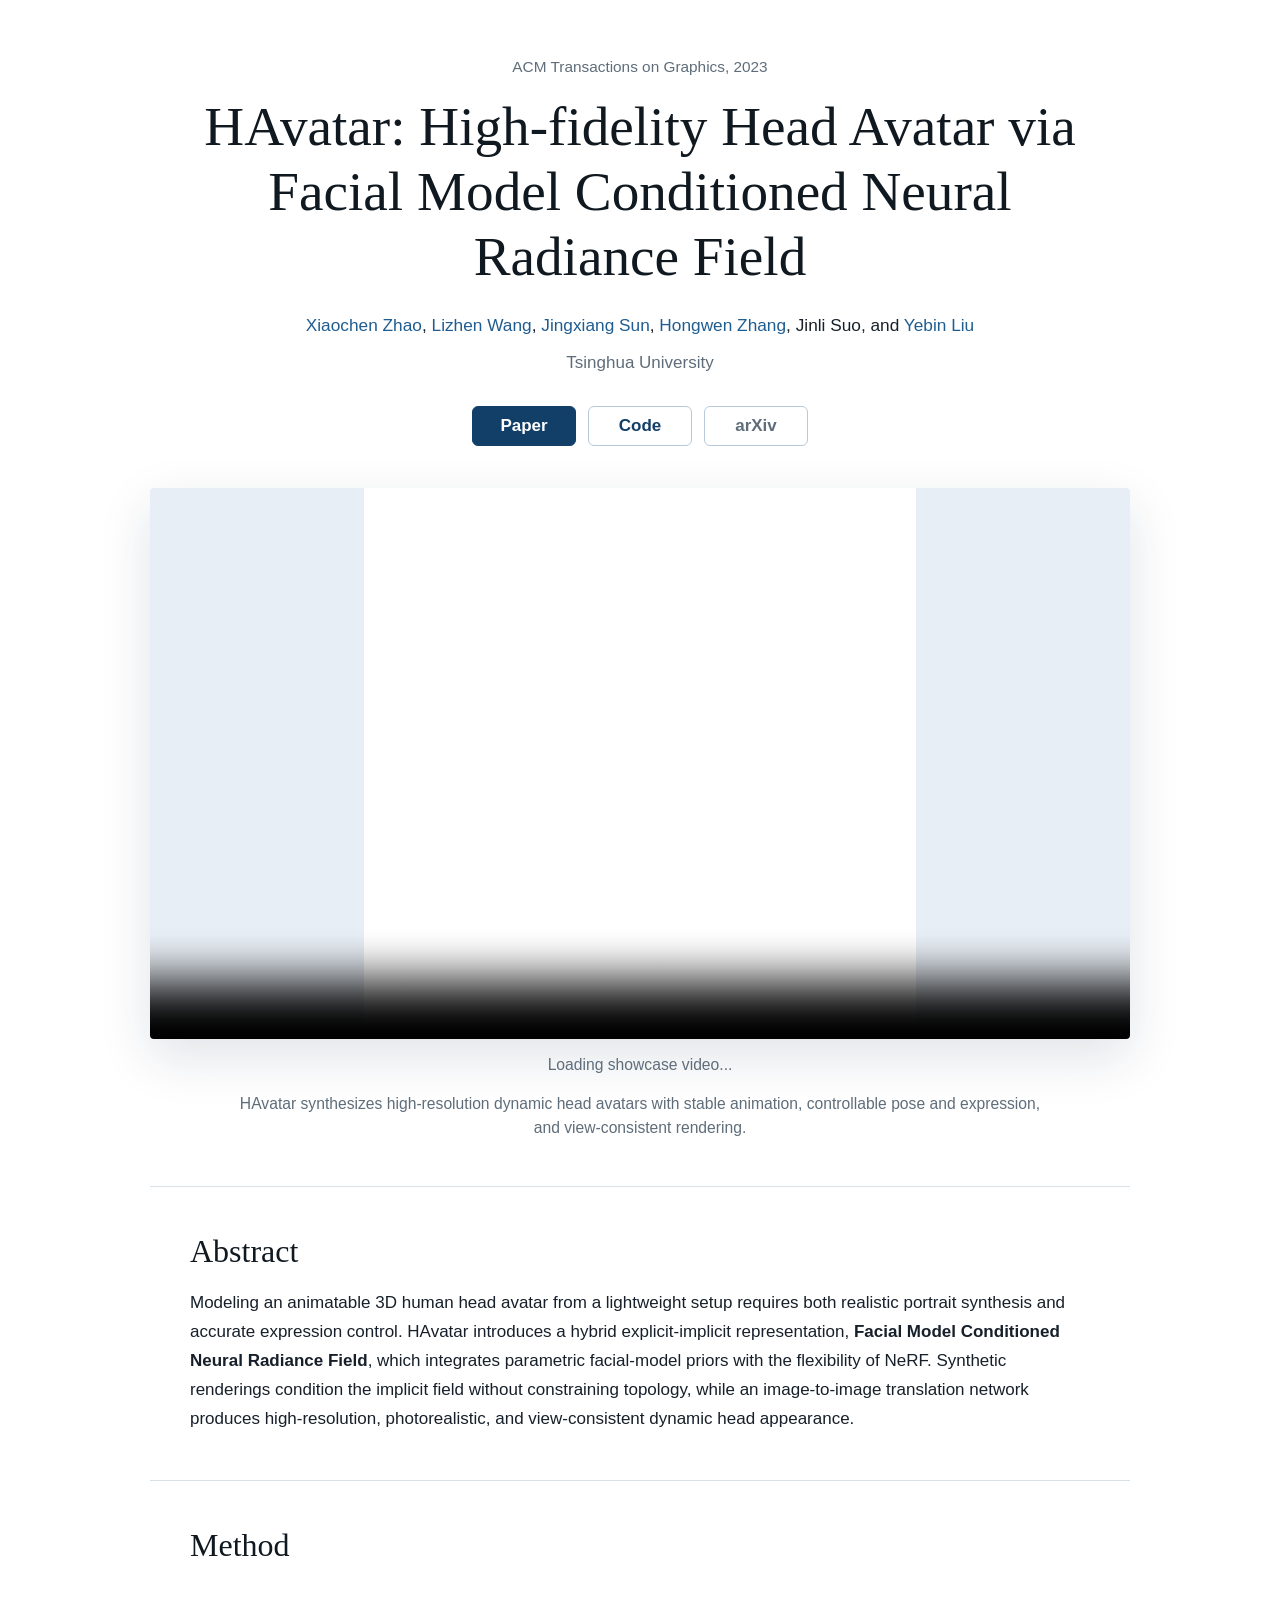
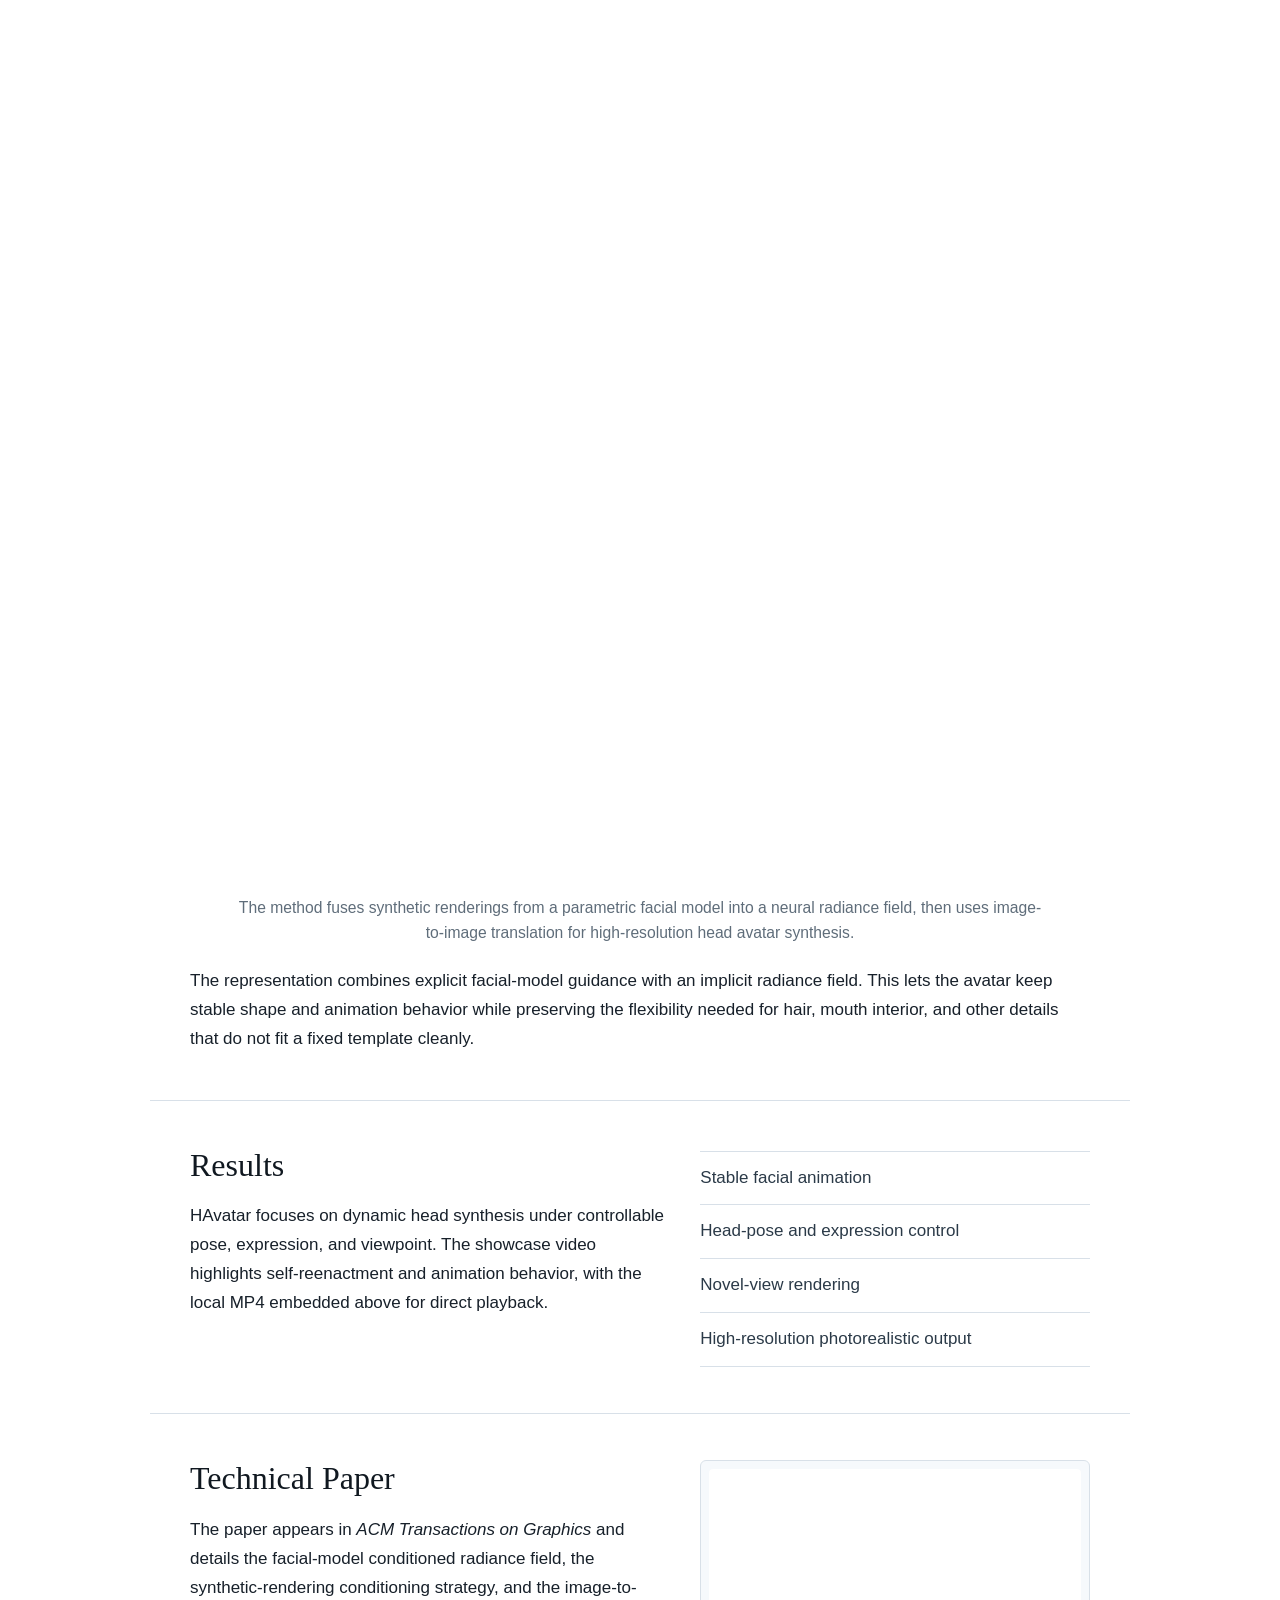
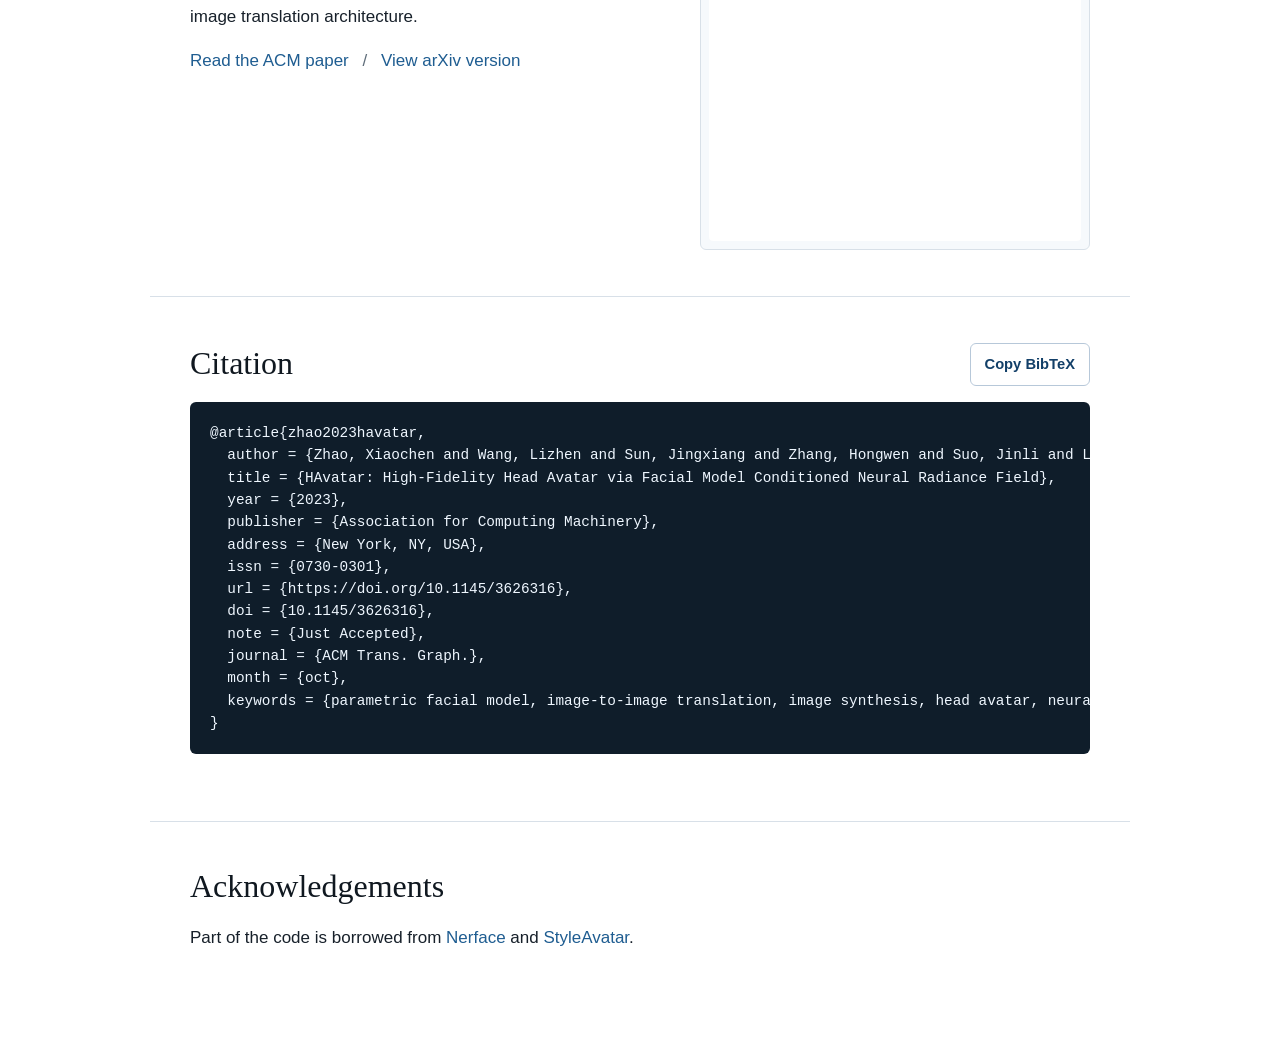
==== havatar_page/index.html @ 124a54ff "Create index.html for HAvatar project page This HTML file serves as the project page for HAvatar, de" ====
<!doctype html>
<html lang="en">
  <head>
    <meta charset="utf-8">
    <meta name="viewport" content="width=device-width, initial-scale=1">
    <title>HAvatar: High-fidelity Head Avatar via Facial Model Conditioned Neural Radiance Field</title>
    <meta
      name="description"
      content="Project page for HAvatar, an ACM Transactions on Graphics 2023 paper on high-fidelity animatable head avatars with a facial-model conditioned neural radiance field."
    >
    <meta property="og:title" content="HAvatar: High-fidelity Head Avatar">
    <meta
      property="og:description"
      content="High-fidelity dynamic head avatar synthesis with facial-model conditioned neural radiance fields."
    >
    <meta property="og:type" content="website">
    <meta property="og:url" content="https://xchenz.github.io/havatar_page/">
            <link rel="stylesheet" href="style.css">
    <link
      rel="icon"
      type="image/svg+xml"
      href="data:image/svg+xml,%3Csvg xmlns='http://www.w3.org/2000/svg' viewBox='0 0 64 64'%3E%3Crect width='64' height='64' rx='14' fill='%230f2742'/%3E%3Cpath d='M18 45V19h6v10h16V19h6v26h-6V34H24v11H18z' fill='%23fff'/%3E%3Ccircle cx='32' cy='32' r='25' fill='none' stroke='%236fa8dc' stroke-width='3'/%3E%3C/svg%3E"
    >
  </head>
  <body data-teaser-src="assets/teaser.txt">
    <main class="page-shell">
      <header class="hero" aria-labelledby="paper-title">
        <p class="venue">ACM Transactions on Graphics, 2023</p>
        <h1 id="paper-title">HAvatar: High-fidelity Head Avatar via Facial Model Conditioned Neural Radiance Field</h1>

        <p class="authors" aria-label="Authors">
          <a href="https://xiaochen-zhao.netlify.app/">Xiaochen Zhao</a>,
          <a href="https://lizhenwangt.github.io/">Lizhen Wang</a>,
          <a href="https://mrtornado24.github.io/">Jingxiang Sun</a>,
          <a href="https://hongwenzhang.github.io/">Hongwen Zhang</a>,
          Jinli Suo, and
          <a href="https://www.liuyebin.com/">Yebin Liu</a>
        </p>
        <p class="affiliation">Tsinghua University</p>

        <nav class="paper-links" aria-label="Project links">
          <a class="button primary" href="https://dl.acm.org/doi/full/10.1145/3626316">Paper</a>
          <a class="button" href="https://github.com/XChenZ/havatar">Code</a>
          <a class="button subtle" href="https://arxiv.org/abs/2309.17128">arXiv</a>
        </nav>
      </header>

      <section class="showcase" aria-labelledby="showcase-title">
        <h2 id="showcase-title" class="visually-hidden">HAvatar showcase video</h2>
        <video
          class="hero-video"
          controls
          autoplay
          muted
          loop
          playsinline
          preload="metadata"
          data-video-manifest="assets/video-parts/manifest.json"
          poster="[data-uri]" data-teaser-image
          aria-label="HAvatar showcase video demonstrating head-pose control, expression control, and novel-view rendering"
        >
          Your browser does not support embedded video playback.
        </video>
        <p class="video-status" role="status" aria-live="polite">Loading showcase video...</p>
        <p class="caption">
          HAvatar synthesizes high-resolution dynamic head avatars with stable animation, controllable pose and expression, and view-consistent rendering.
        </p>
      </section>

      <hr>

      <section class="section" aria-labelledby="abstract-title">
        <h2 id="abstract-title">Abstract</h2>
        <p>
          Modeling an animatable 3D human head avatar from a lightweight setup requires both realistic portrait synthesis and accurate expression control. HAvatar introduces a hybrid explicit-implicit representation, <strong>Facial Model Conditioned Neural Radiance Field</strong>, which integrates parametric facial-model priors with the flexibility of NeRF. Synthetic renderings condition the implicit field without constraining topology, while an image-to-image translation network produces high-resolution, photorealistic, and view-consistent dynamic head appearance.
        </p>
      </section>

      <hr>

      <section class="section" aria-labelledby="method-title">
        <h2 id="method-title">Method</h2>
        <figure>
          <a href="[data-uri]" data-teaser-link>
            <img
              src="[data-uri]" data-teaser-image
              alt="Overview figure for HAvatar showing facial model conditioning and neural rendering results"
              width="1280"
              height="605"
              loading="lazy"
            >
          </a>
          <figcaption>
            The method fuses synthetic renderings from a parametric facial model into a neural radiance field, then uses image-to-image translation for high-resolution head avatar synthesis.
          </figcaption>
        </figure>
        <p>
          The representation combines explicit facial-model guidance with an implicit radiance field. This lets the avatar keep stable shape and animation behavior while preserving the flexibility needed for hair, mouth interior, and other details that do not fit a fixed template cleanly.
        </p>
      </section>

      <hr>

      <section class="section two-column" aria-labelledby="results-title">
        <div>
          <h2 id="results-title">Results</h2>
          <p>
            HAvatar focuses on dynamic head synthesis under controllable pose, expression, and viewpoint. The showcase video highlights self-reenactment and animation behavior, with the local MP4 embedded above for direct playback.
          </p>
        </div>
        <ul class="result-list" aria-label="Result capabilities">
          <li>Stable facial animation</li>
          <li>Head-pose and expression control</li>
          <li>Novel-view rendering</li>
          <li>High-resolution photorealistic output</li>
        </ul>
      </section>

      <hr>

      <section class="section paper-section" aria-labelledby="technical-paper-title">
        <div>
          <h2 id="technical-paper-title">Technical Paper</h2>
          <p>
            The paper appears in <em>ACM Transactions on Graphics</em> and details the facial-model conditioned radiance field, the synthetic-rendering conditioning strategy, and the image-to-image translation architecture.
          </p>
          <p class="inline-links">
            <a href="https://dl.acm.org/doi/full/10.1145/3626316">Read the ACM paper</a>
            <span aria-hidden="true">/</span>
            <a href="https://arxiv.org/abs/2309.17128">View arXiv version</a>
          </p>
        </div>
        <a class="paper-thumb" href="https://dl.acm.org/doi/full/10.1145/3626316" aria-label="Open the HAvatar paper">
          <img
            src="[data-uri]" data-teaser-image
            alt="Thumbnail for the HAvatar technical paper"
            width="1280"
            height="605"
            loading="lazy"
          >
        </a>
      </section>

      <hr>

      <section class="section citation-section" aria-labelledby="citation-title">
        <div class="section-heading">
          <h2 id="citation-title">Citation</h2>
          <button class="copy-button" type="button" data-copy-target="bibtex">Copy BibTeX</button>
        </div>
        <pre id="bibtex" tabindex="0"><code>@article{zhao2023havatar,
  author = {Zhao, Xiaochen and Wang, Lizhen and Sun, Jingxiang and Zhang, Hongwen and Suo, Jinli and Liu, Yebin},
  title = {HAvatar: High-Fidelity Head Avatar via Facial Model Conditioned Neural Radiance Field},
  year = {2023},
  publisher = {Association for Computing Machinery},
  address = {New York, NY, USA},
  issn = {0730-0301},
  url = {https://doi.org/10.1145/3626316},
  doi = {10.1145/3626316},
  note = {Just Accepted},
  journal = {ACM Trans. Graph.},
  month = {oct},
  keywords = {parametric facial model, image-to-image translation, image synthesis, head avatar, neural radiance field}
}</code></pre>
        <p class="copy-status" role="status" aria-live="polite"></p>
      </section>

      <hr>

      <section class="section" aria-labelledby="acknowledgements-title">
        <h2 id="acknowledgements-title">Acknowledgements</h2>
        <p>
          Part of the code is borrowed from <a href="https://github.com/gafniguy/4D-Facial-Avatars">Nerface</a> and <a href="https://github.com/LizhenWangT/StyleAvatar">StyleAvatar</a>.
        </p>
      </section>
    </main>

    <script src="script.js"></script>
  </body>
</html>
---- havatar_page/style.css ----
:root {
  color-scheme: light;
  --text: #17202a;
  --muted: #5f6d7a;
  --line: #d8e0e8;
  --link: #1f5d91;
  --link-strong: #123f68;
  --surface: #f6f9fc;
  --code: #0f1d2a;
  --shadow: 0 18px 52px rgba(15, 39, 66, 0.13);
  font-family: "Helvetica Neue", Arial, sans-serif;
}

* {
  box-sizing: border-box;
}

html {
  background: #fff;
  color: var(--text);
  scroll-behavior: smooth;
}

body {
  margin: 0;
  font-size: 17px;
  line-height: 1.7;
}

a {
  color: var(--link);
  text-decoration: none;
}

a:hover,
a:focus-visible {
  color: var(--link-strong);
  text-decoration: underline;
}

a:focus-visible,
button:focus-visible,
pre:focus-visible,
video:focus-visible {
  outline: 3px solid rgba(31, 93, 145, 0.28);
  outline-offset: 4px;
}

.page-shell {
  width: min(100% - 36px, 980px);
  margin: 0 auto;
  padding: 54px 0 70px;
}

.hero {
  text-align: center;
}

.venue {
  margin: 0 0 14px;
  color: var(--muted);
  font-size: 0.96rem;
}

h1,
h2 {
  font-family: Georgia, "Times New Roman", serif;
  font-weight: 500;
  line-height: 1.18;
  color: #101820;
}

h1 {
  max-width: 920px;
  margin: 0 auto 22px;
  font-size: clamp(2.15rem, 6vw, 3.45rem);
}

h2 {
  margin: 0 0 18px;
  font-size: clamp(1.45rem, 3vw, 2rem);
}

.authors {
  max-width: 780px;
  margin: 0 auto 8px;
  font-size: 1.08rem;
}

.affiliation {
  margin: 0;
  color: var(--muted);
}

.paper-links {
  display: flex;
  flex-wrap: wrap;
  justify-content: center;
  gap: 12px;
  margin-top: 28px;
}

.button {
  min-width: 104px;
  border: 1px solid #b7c8d9;
  border-radius: 6px;
  padding: 9px 18px;
  background: #fff;
  color: var(--link-strong);
  font-weight: 600;
  line-height: 1.2;
  text-align: center;
}

.button:hover,
.button:focus-visible {
  background: #edf5fb;
  text-decoration: none;
}

.button.primary {
  border-color: var(--link-strong);
  background: var(--link-strong);
  color: #fff;
}

.button.primary:hover,
.button.primary:focus-visible {
  background: #0c3153;
}

.button.subtle {
  color: var(--muted);
}

.showcase {
  margin: 42px 0 0;
}

.hero-video,
figure img,
.paper-thumb img {
  display: block;
  width: 100%;
  height: auto;
  border-radius: 4px;
  background: #e8eef5;
}

.hero-video {
  aspect-ratio: 16 / 9;
  object-fit: contain;
  box-shadow: var(--shadow);
}

.caption,
.video-status,
figcaption {
  max-width: 820px;
  margin: 14px auto 0;
  color: var(--muted);
  font-size: 0.98rem;
  line-height: 1.55;
  text-align: center;
}

.video-status:empty {
  display: none;
}

hr {
  border: 0;
  border-top: 1px solid var(--line);
  margin: 46px 0;
}

.section {
  max-width: 900px;
  margin: 0 auto;
}

.section p {
  margin: 0 0 16px;
}

figure {
  margin: 0 0 22px;
}

.two-column,
.paper-section {
  display: grid;
  grid-template-columns: minmax(0, 1.1fr) minmax(260px, 0.9fr);
  gap: 34px;
  align-items: start;
}

.result-list {
  margin: 4px 0 0;
  padding: 0;
  list-style: none;
  border-top: 1px solid var(--line);
}

.result-list li {
  padding: 12px 0;
  border-bottom: 1px solid var(--line);
  color: #2b3a48;
}

.paper-thumb {
  display: block;
  border: 1px solid var(--line);
  border-radius: 6px;
  padding: 8px;
  background: var(--surface);
}

.paper-thumb:hover,
.paper-thumb:focus-visible {
  border-color: #97b4ce;
}

.inline-links {
  color: var(--muted);
}

.inline-links span {
  margin: 0 9px;
}

.section-heading {
  display: flex;
  align-items: center;
  justify-content: space-between;
  gap: 18px;
  margin-bottom: 16px;
}

.section-heading h2 {
  margin: 0;
}

.copy-button {
  border: 1px solid #b7c8d9;
  border-radius: 6px;
  padding: 8px 14px;
  background: #fff;
  color: var(--link-strong);
  font: inherit;
  font-size: 0.92rem;
  font-weight: 600;
  cursor: pointer;
}

.copy-button:hover {
  background: #edf5fb;
}

pre {
  margin: 0;
  overflow-x: auto;
  border-radius: 6px;
  padding: 20px;
  background: var(--code);
  color: #eff7ff;
  font-size: 0.9rem;
  line-height: 1.55;
  white-space: pre;
}

.copy-status {
  min-height: 1.4em;
  margin-top: 10px;
  color: var(--muted);
  font-size: 0.92rem;
}

.visually-hidden {
  position: absolute;
  width: 1px;
  height: 1px;
  overflow: hidden;
  clip: rect(0 0 0 0);
  white-space: nowrap;
}

@media (max-width: 760px) {
  .page-shell {
    width: min(100% - 28px, 980px);
    padding-top: 34px;
  }

  body {
    font-size: 16px;
  }

  h1 {
    font-size: clamp(1.78rem, 10vw, 2.4rem);
  }

  .paper-links {
    display: grid;
    grid-template-columns: 1fr;
    gap: 10px;
  }

  .button {
    width: 100%;
  }

  .two-column,
  .paper-section {
    grid-template-columns: 1fr;
    gap: 22px;
  }

  .section-heading {
    align-items: flex-start;
    flex-direction: column;
  }

  pre {
    padding: 16px;
    font-size: 0.78rem;
  }
}

@media (prefers-reduced-motion: reduce) {
  html {
    scroll-behavior: auto;
  }

  .hero-video {
    box-shadow: none;
  }
}
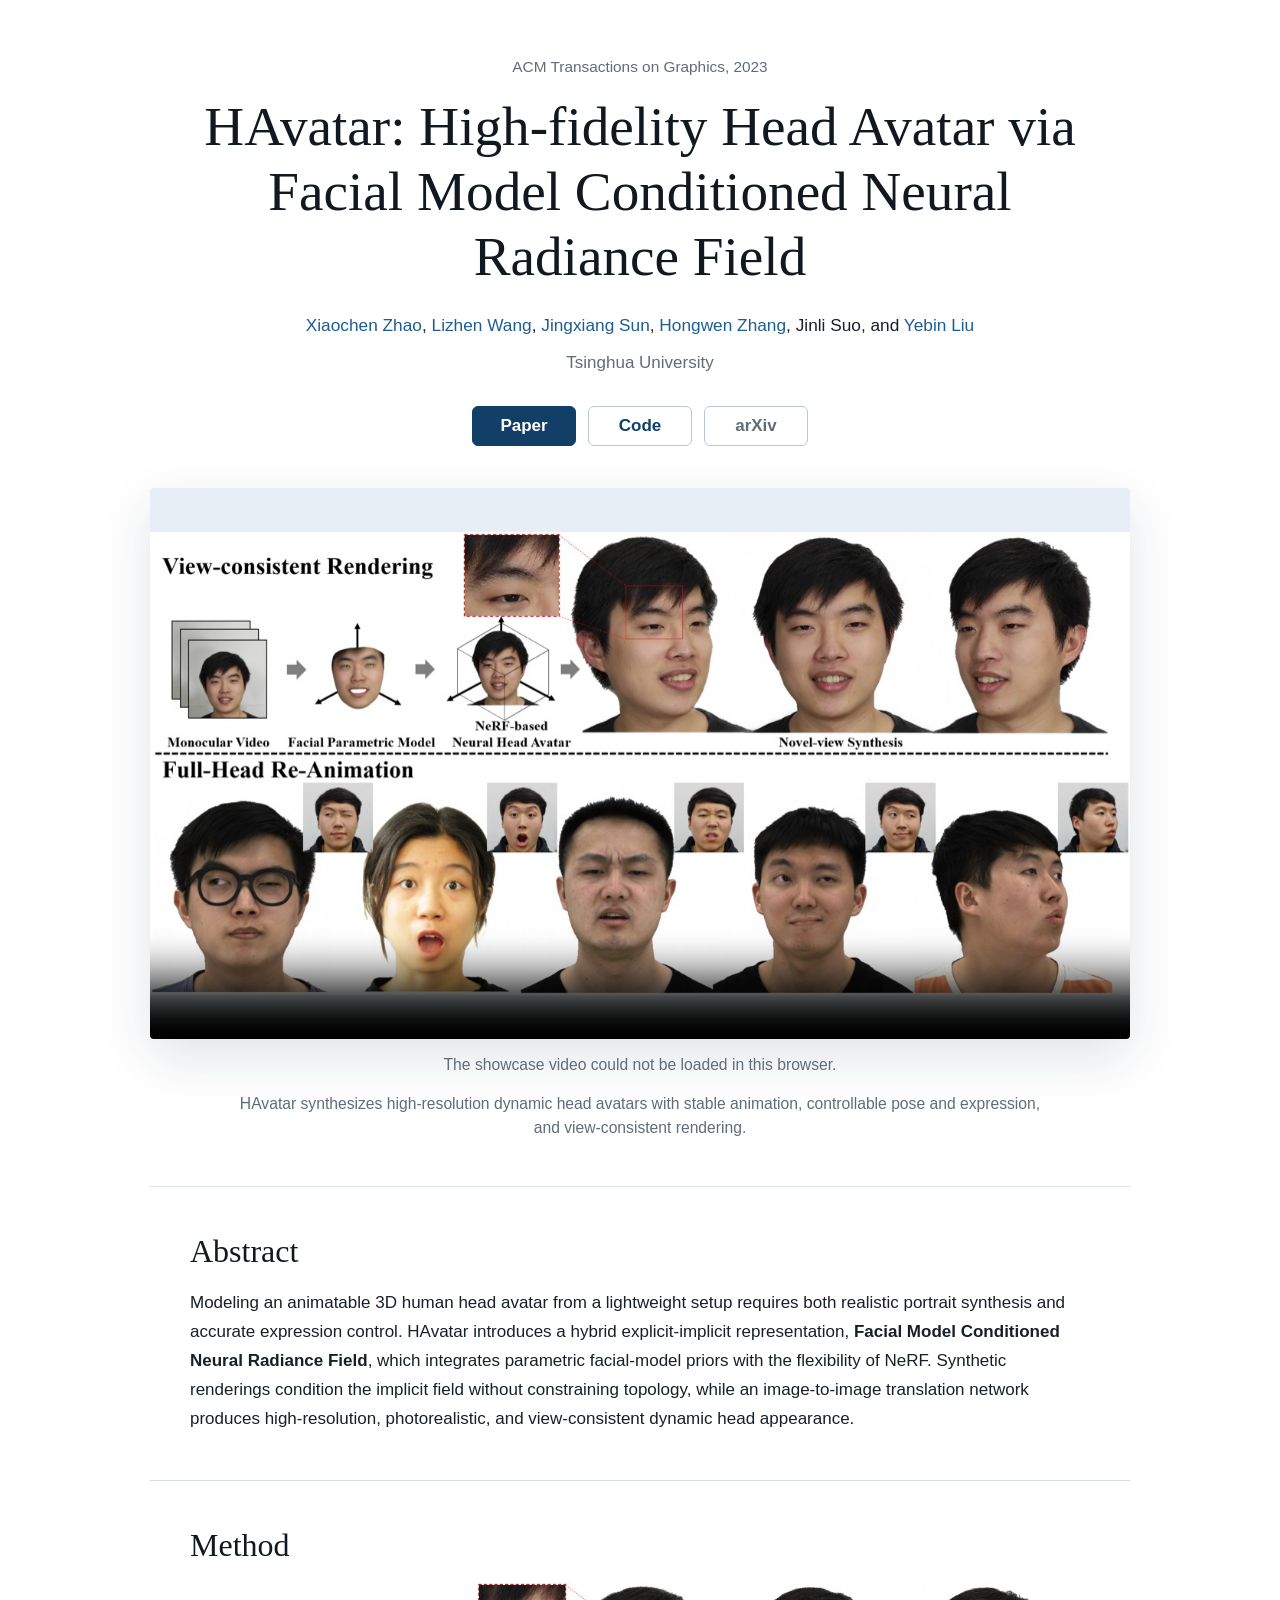
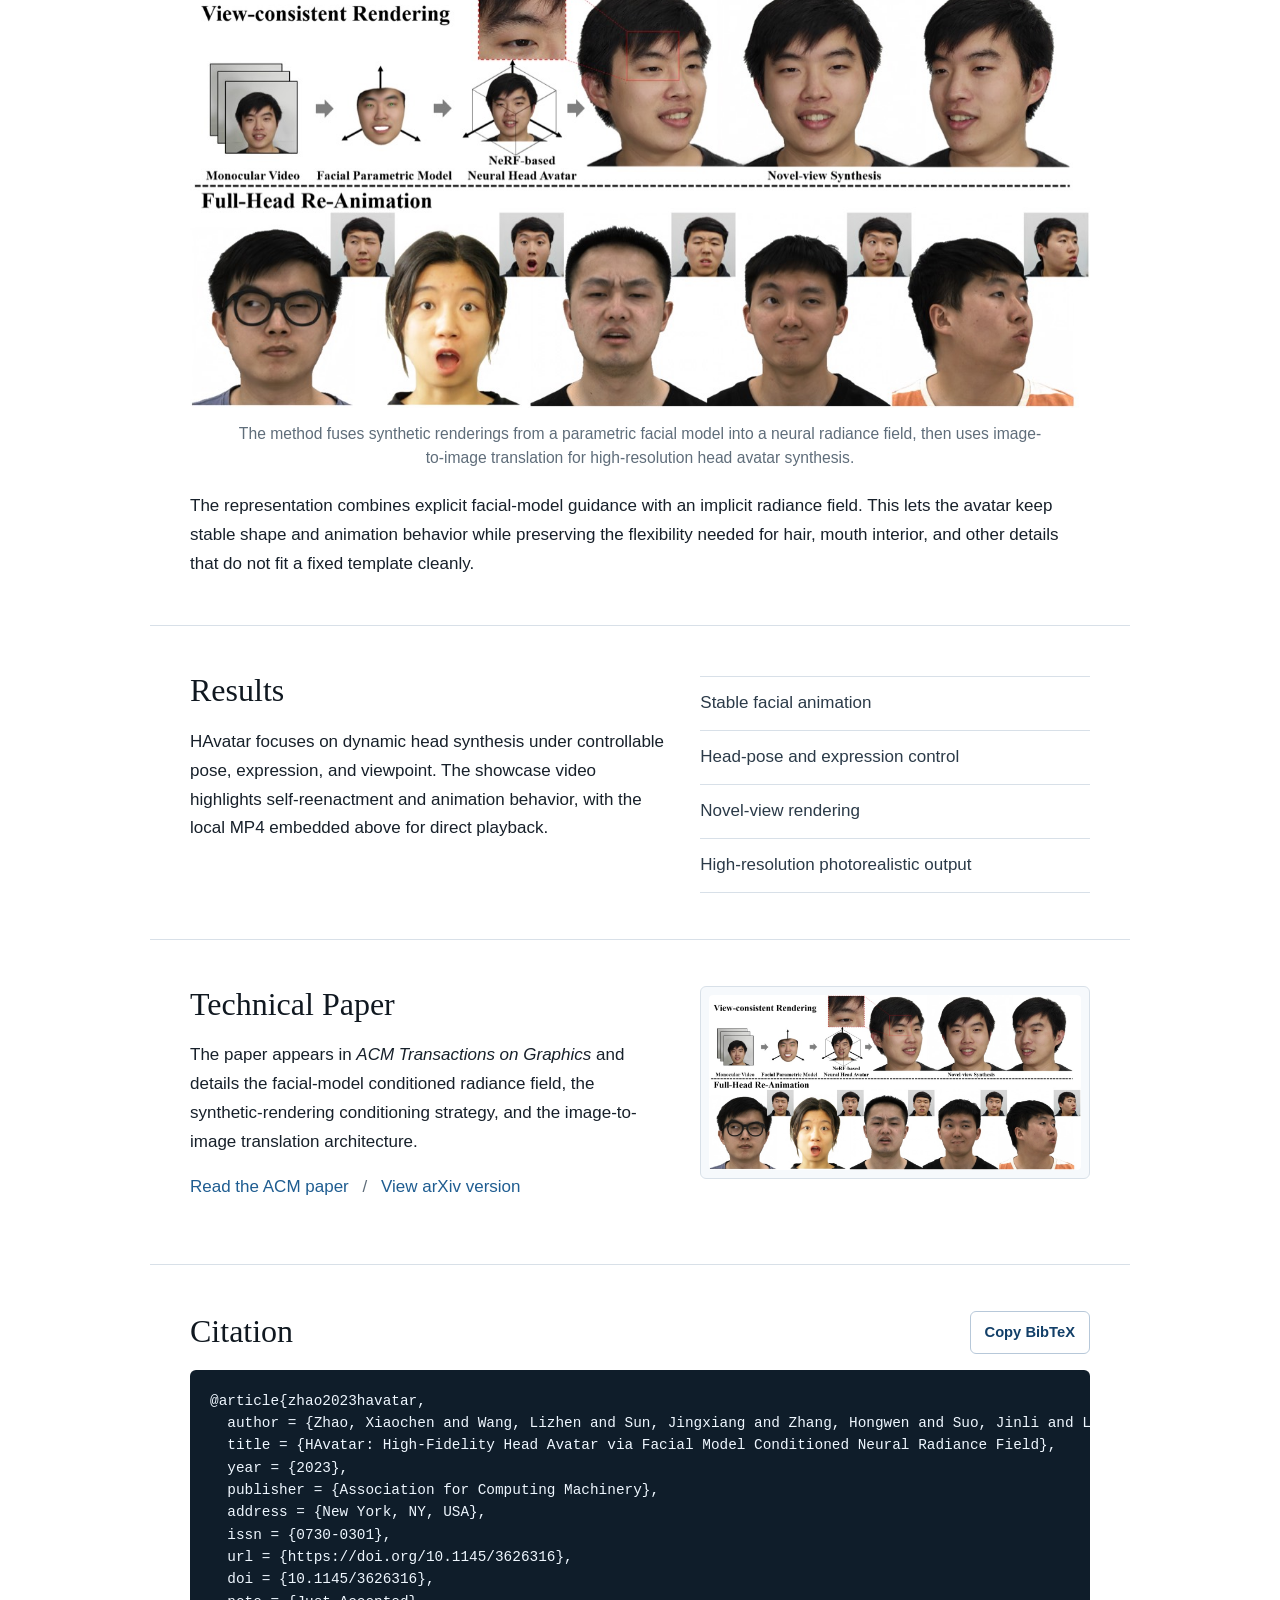
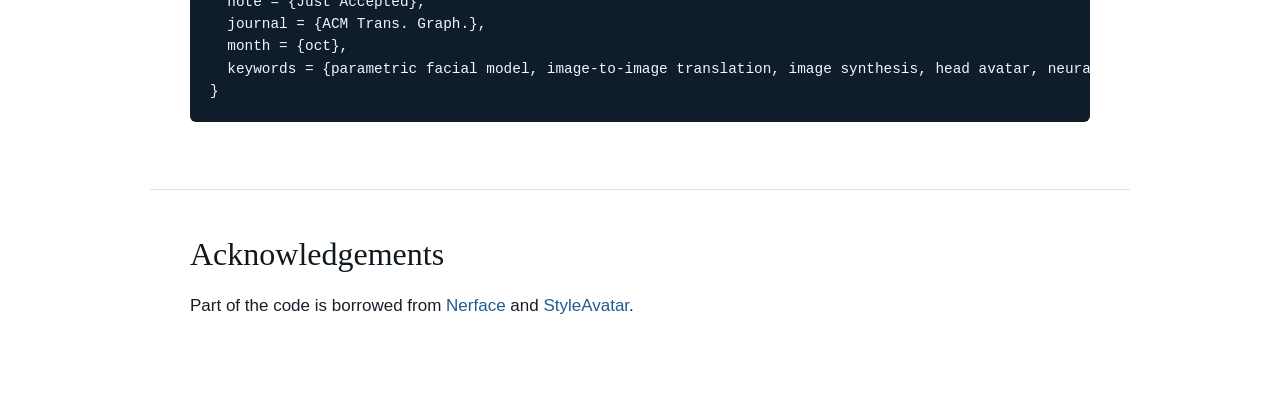
==== commit bdf753fb: "Update video manifest path in index.html" ====
--- a/havatar_page/index.html
+++ b/havatar_page/index.html
@@ -55,7 +55,7 @@
           loop
           playsinline
           preload="metadata"
-          data-video-manifest="assets/video-parts/manifest.json"
+          data-video-manifest="assets/video-b64/manifest.json"
           poster="[data-uri]" data-teaser-image
           aria-label="HAvatar showcase video demonstrating head-pose control, expression control, and novel-view rendering"
         >
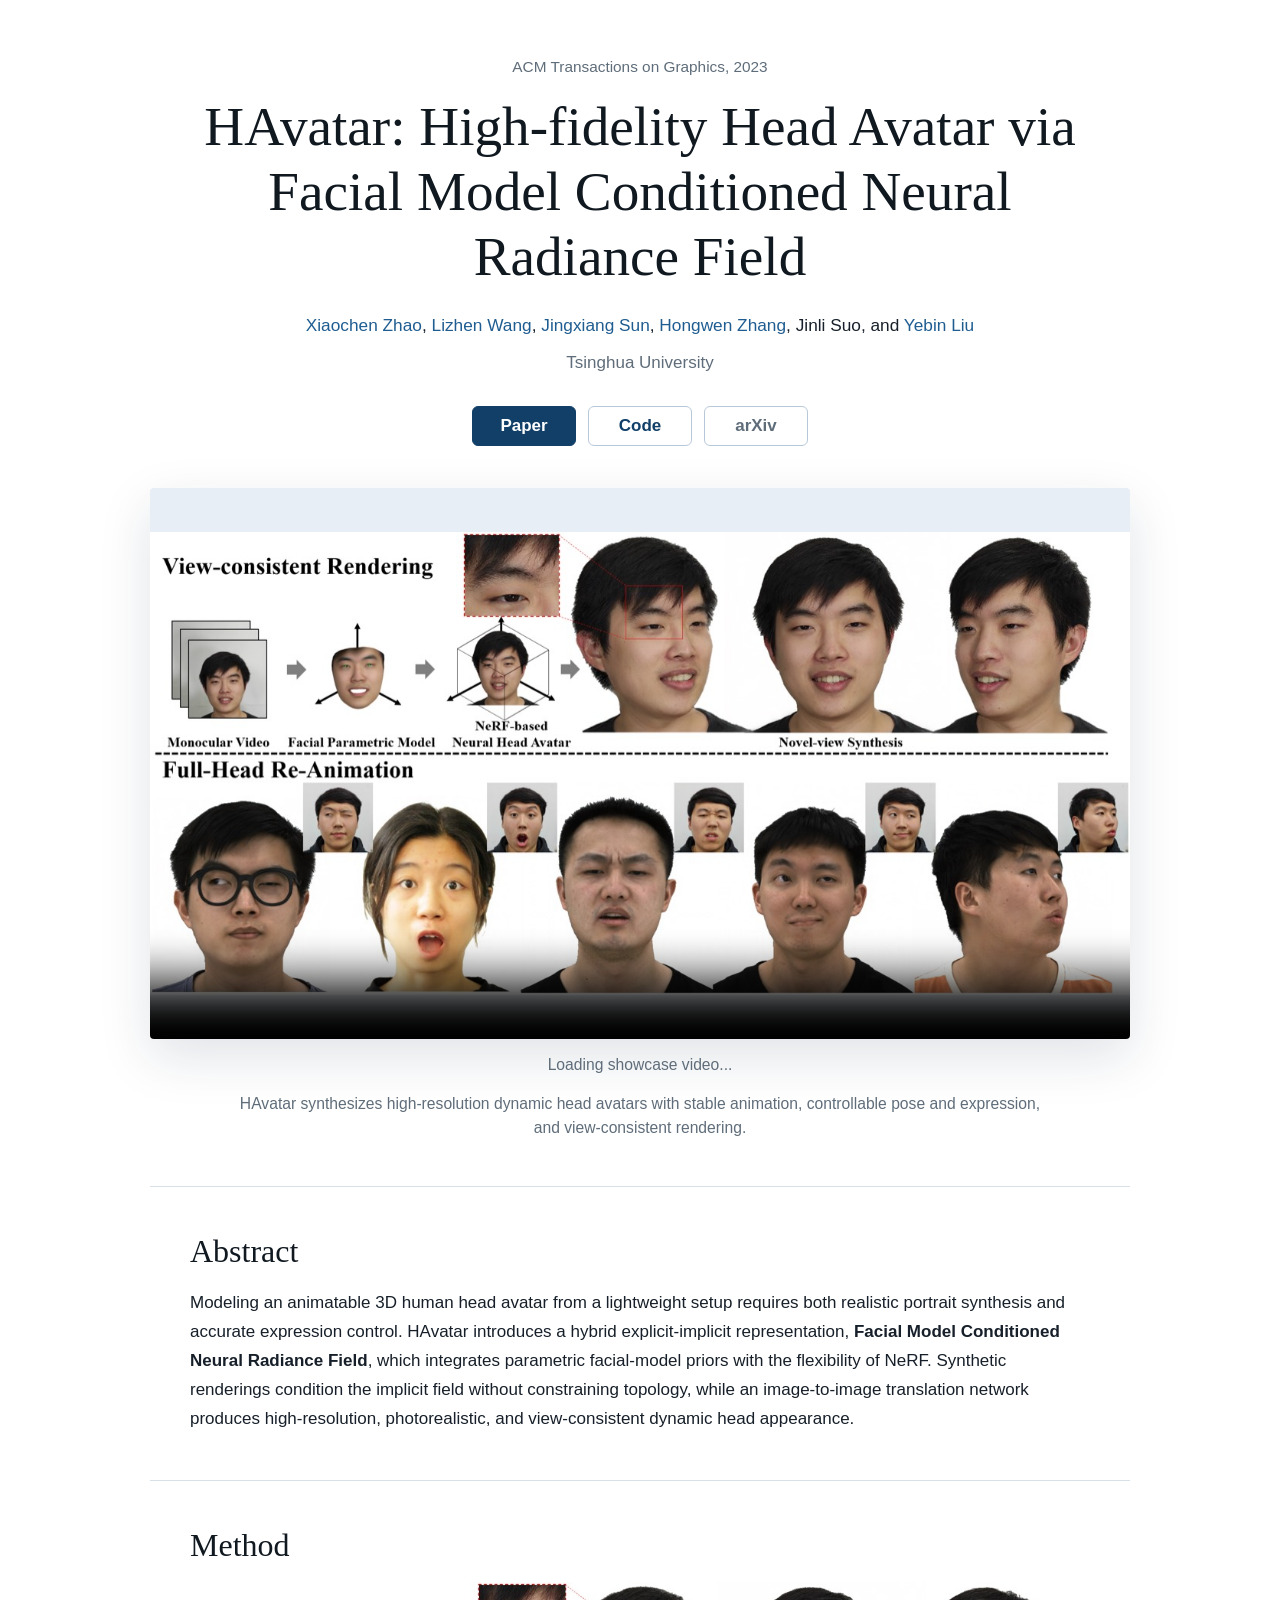
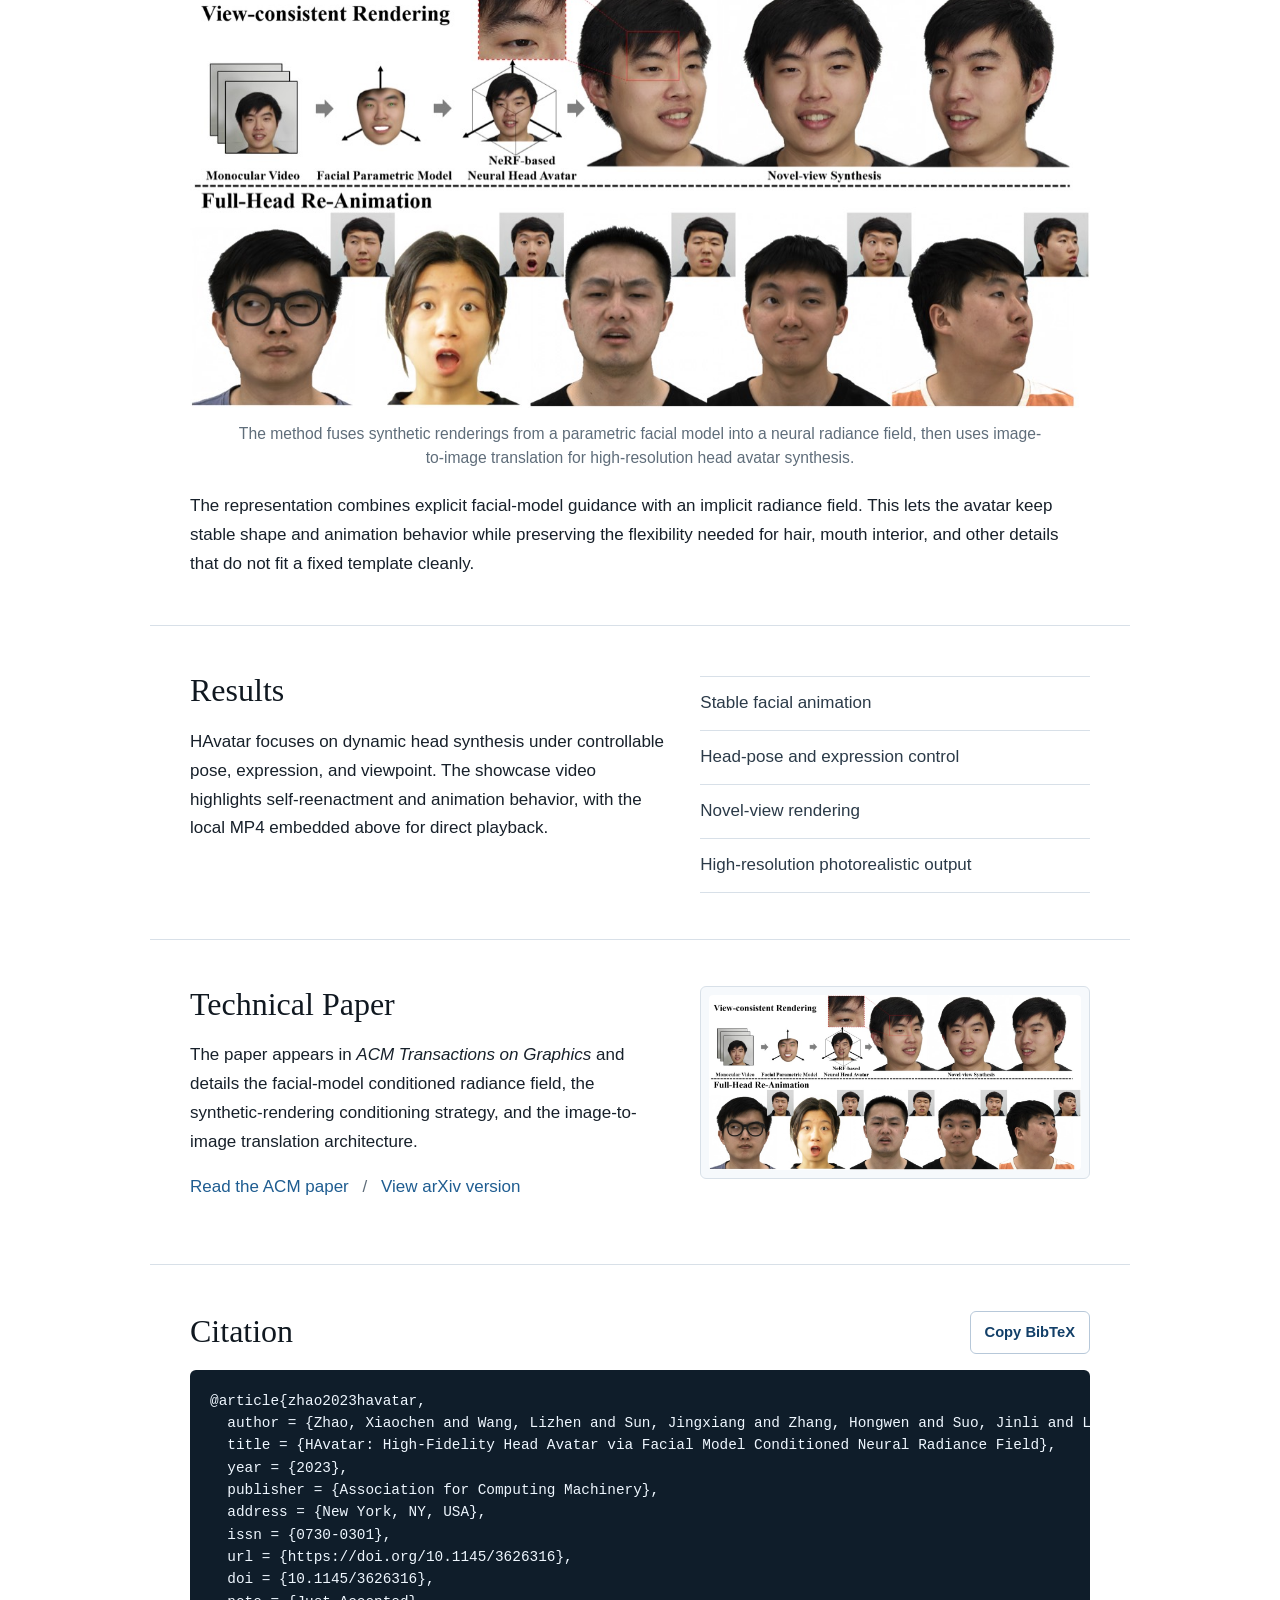
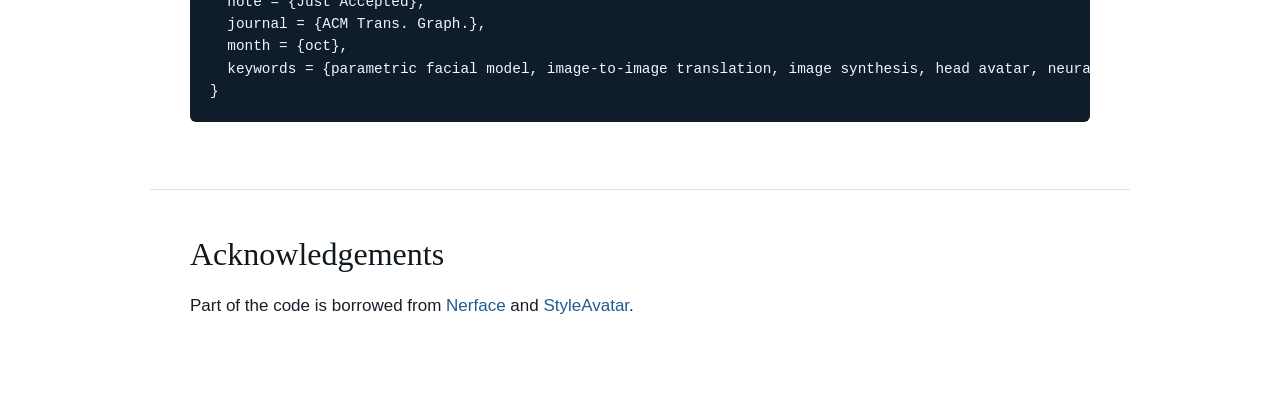
==== commit e2d19521: "Update Yebin Liu's link to new URL" ====
--- a/havatar_page/index.html
+++ b/havatar_page/index.html
@@ -34,7 +34,7 @@
           <a href="https://mrtornado24.github.io/">Jingxiang Sun</a>,
           <a href="https://hongwenzhang.github.io/">Hongwen Zhang</a>,
           Jinli Suo, and
-          <a href="https://www.liuyebin.com/">Yebin Liu</a>
+          <a href="https://www.liuyebin.xyz/">Yebin Liu</a>
         </p>
         <p class="affiliation">Tsinghua University</p>
 
